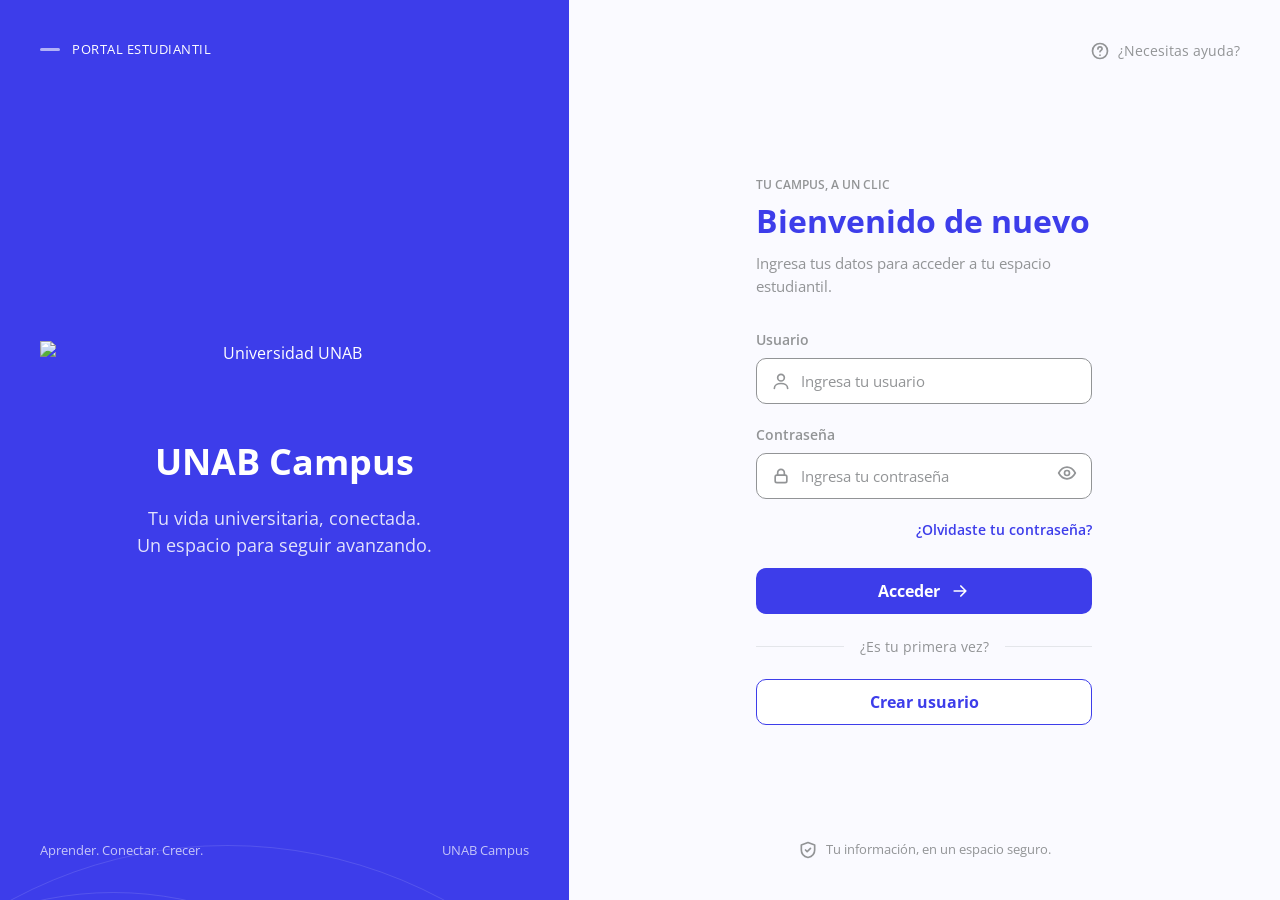
==== login.html @ 1ee82097 "actualización de página" ====
<!DOCTYPE html>
<html lang="es">
<head>
  <meta charset="UTF-8">
  <meta name="viewport" content="width=device-width, initial-scale=1">
  <title>Iniciar sesión · UNAB Campus</title>
  <link rel="preconnect" href="https://fonts.googleapis.com">
  <link href="https://fonts.googleapis.com/css2?family=Open+Sans:wght@400;500;600;700&display=swap" rel="stylesheet">
  <link rel="stylesheet" href="css/variables.css">
  <link rel="stylesheet" href="css/base.css">
  <link rel="stylesheet" href="css/login.css">
</head>
<body>
<svg width="0" height="0" style="position:absolute" aria-hidden="true">
  <symbol id="user" viewBox="0 0 24 24"><circle cx="12" cy="8" r="4"/><path d="M4 21c0-4 4-6 8-6s8 2 8 6"/></symbol>
  <symbol id="lock" viewBox="0 0 24 24"><rect x="5" y="11" width="14" height="9" rx="2"/><path d="M8 11V8a4 4 0 118 0v3"/></symbol>
  <symbol id="eye" viewBox="0 0 24 24"><path d="M2 12s4-7 10-7 10 7 10 7-4 7-10 7S2 12 2 12z"/><circle cx="12" cy="12" r="3"/></symbol>
  <symbol id="arrow" viewBox="0 0 24 24"><path d="M5 12h14M13 6l6 6-6 6"/></symbol>
  <symbol id="help" viewBox="0 0 24 24"><circle cx="12" cy="12" r="9"/><path d="M9.5 9.5a2.5 2.5 0 115 0c0 1.5-2.5 2-2.5 3.5M12 17h.01"/></symbol>
  <symbol id="shield" viewBox="0 0 24 24"><path d="M12 3l8 3v6c0 5-3.5 8-8 9-4.5-1-8-4-8-9V6z"/><path d="M9 12l2 2 4-4"/></symbol>
</svg>

<main class="login">
  <section class="brand">
    <p class="brand__tag">Portal estudiantil</p>
    <div class="brand__center">
      <img class="brand__logo" src="assets/img/logo-unab-blanco.svg" alt="Universidad UNAB">
      <h1>UNAB Campus</h1>
      <p>Tu vida universitaria, conectada.<br>Un espacio para seguir avanzando.</p>
    </div>
    <div class="brand__foot"><span>Aprender. Conectar. Crecer.</span><span>UNAB Campus</span></div>
  </section>

  <section class="access">
    <a class="access__help" href="#"><svg class="icon"><use href="#help"/></svg>¿Necesitas ayuda?</a>

    <form class="form" id="login-form" novalidate>
      <p class="form__eyebrow">Tu campus, a un clic</p>
      <h2>Bienvenido de nuevo</h2>
      <p class="form__intro">Ingresa tus datos para acceder a tu espacio estudiantil.</p>

      <div class="field">
        <label for="usuario">Usuario</label>
        <div class="field__box">
          <svg class="icon"><use href="#user"/></svg>
          <input id="usuario" name="usuario" type="text" placeholder="Ingresa tu usuario" autocomplete="username">
        </div>
        <p class="field__error" role="alert"></p>
      </div>

      <div class="field">
        <label for="clave">Contraseña</label>
        <div class="field__box">
          <svg class="icon"><use href="#lock"/></svg>
          <input id="clave" name="clave" type="password" placeholder="Ingresa tu contraseña" autocomplete="current-password">
          <button type="button" id="toggle-clave" aria-label="Mostrar contraseña"><svg class="icon"><use href="#eye"/></svg></button>
        </div>
        <p class="field__error" role="alert"></p>
      </div>

      <a class="link" href="#">¿Olvidaste tu contraseña?</a>
      <button class="btn btn--primary" type="submit">Acceder <svg class="icon"><use href="#arrow"/></svg></button>
      <div class="divider">¿Es tu primera vez?</div>
      <a class="btn btn--outline" href="#">Crear usuario</a>
    </form>

    <p class="access__secure"><svg class="icon"><use href="#shield"/></svg>Tu información, en un espacio seguro.</p>
  </section>
</main>
<script src="js/login.js"></script>
</body>
</html>
---- css/variables.css ----
/* Variables de diseño tomadas de Figma */
:root {
  --color-primary: #3d3dea;
  --color-primary-dark: #2c2cc4;
  --color-primary-soft: #ececfd;
  --color-secondary: #929496;
  --color-text: #1f2430;
  --color-bg: #f7f8fa;
  --color-surface: #ffffff;
  --color-border: #e4e6ea;
  --color-footer: #232a35;
  --color-error: #c62828;

  --font-main: 'Open Sans', system-ui, sans-serif;
  --radius-sm: 10px;
  --radius-md: 16px;
  --container: 1160px;
}
---- css/base.css ----
*, *::before, *::after { box-sizing: border-box; margin: 0; padding: 0; }
body { font-family: var(--font-main); color: var(--color-text); background: var(--color-bg); line-height: 1.5; -webkit-font-smoothing: antialiased; }
a { color: inherit; text-decoration: none; }
button, input, select { font: inherit; color: inherit; }
button { cursor: pointer; background: none; border: 0; }
ul { list-style: none; }
img { max-width: 100%; display: block; }
.icon { width: 20px; height: 20px; fill: none; stroke: currentColor; stroke-width: 2; stroke-linecap: round; stroke-linejoin: round; flex-shrink: 0; }
.container { width: min(100% - 48px, var(--container)); margin-inline: auto; }
:focus-visible { outline: 3px solid var(--color-primary); outline-offset: 2px; }
.sr-only { position: absolute; width: 1px; height: 1px; overflow: hidden; clip: rect(0 0 0 0); }
---- css/login.css ----
.login { display: grid; grid-template-columns: 4fr 5fr; min-height: 100vh; }

/* Panel izquierdo */
.brand { position: relative; overflow: hidden; display: flex; flex-direction: column; justify-content: space-between; padding: 40px; color: #fff; background: var(--color-primary); }
.brand::before, .brand::after { content: ""; position: absolute; left: -40%; border: 1px solid rgba(255,255,255,.12); border-radius: 50%; }
.brand::before { bottom: -75%; width: 120%; aspect-ratio: 1; }
.brand::after  { bottom: -95%; width: 160%; aspect-ratio: 1; }
.brand__tag { display: flex; align-items: center; gap: 12px; font-size: 13px; letter-spacing: .04em; text-transform: uppercase; }
.brand__tag::before { content: ""; width: 20px; height: 3px; background: rgba(255,255,255,.6); border-radius: 2px; }
.brand__center { text-align: center; z-index: 1; }
.brand__logo { height: 70px; margin: 0 auto 24px; }
.brand__center h1 { font-size: 36px; font-weight: 700; margin-bottom: 16px; }
.brand__center p { font-size: 18px; opacity: .85; }
.brand__foot { display: flex; justify-content: space-between; font-size: 13px; opacity: .7; z-index: 1; }

/* Panel derecho */
.access { display: flex; flex-direction: column; justify-content: space-between; padding: 40px; background: #fafaff; }
.access__help { align-self: flex-end; display: flex; align-items: center; gap: 8px; font-size: 14px; color: var(--color-secondary); }
.form { width: min(100%, 336px); margin-inline: auto; }
.form__eyebrow { font-size: 12px; font-weight: 600; text-transform: uppercase; color: var(--color-secondary); }
.form h2 { margin: 8px 0 12px; font-size: 32px; font-weight: 700; color: var(--color-primary); line-height: 1.2; }
.form__intro { font-size: 15px; color: var(--color-secondary); margin-bottom: 32px; }

.field { margin-bottom: 20px; }
.field label { display: block; margin-bottom: 8px; font-size: 14px; font-weight: 600; color: var(--color-secondary); }
.field__box { display: flex; align-items: center; gap: 10px; height: 46px; padding: 0 14px; background: #fff; border: 1px solid var(--color-secondary); border-radius: var(--radius-sm); color: var(--color-secondary); }
.field__box:focus-within { border-color: var(--color-primary); box-shadow: 0 0 0 3px var(--color-primary-soft); }
.field__box input { flex: 1; min-width: 0; border: 0; outline: 0; background: none; font-size: 15px; color: var(--color-text); }
.field__box input::placeholder { color: var(--color-secondary); }
.field--error .field__box { border-color: var(--color-error); }
.field__error { display: none; margin-top: 6px; font-size: 13px; color: var(--color-error); }
.field--error .field__error { display: block; }

.link { display: block; text-align: right; font-size: 14px; font-weight: 600; color: var(--color-primary); }
.link:hover { text-decoration: underline; }
.btn { display: flex; align-items: center; justify-content: center; gap: 10px; width: 100%; height: 46px; border-radius: var(--radius-sm); font-size: 16px; font-weight: 700; transition: background .2s; }
.btn--primary { margin-top: 28px; background: var(--color-primary); color: #fff; }
.btn--primary:hover { background: var(--color-primary-dark); }
.btn--outline { border: 1px solid var(--color-primary); background: #fff; color: var(--color-primary); }
.btn--outline:hover { background: var(--color-primary-soft); }
.divider { display: flex; align-items: center; gap: 16px; margin: 22px 0; font-size: 14px; color: var(--color-secondary); }
.divider::before, .divider::after { content: ""; flex: 1; height: 1px; background: var(--color-border); }
.access__secure { display: flex; align-items: center; justify-content: center; gap: 8px; font-size: 13px; color: var(--color-secondary); }

@media (max-width: 800px) {
  .login { grid-template-columns: 1fr; }
  .brand { min-height: 280px; padding: 24px; }
  .brand__logo { height: 52px; }
  .brand__center h1 { font-size: 26px; }
  .brand__center p { font-size: 15px; }
  .access { padding: 24px; gap: 32px; }
}
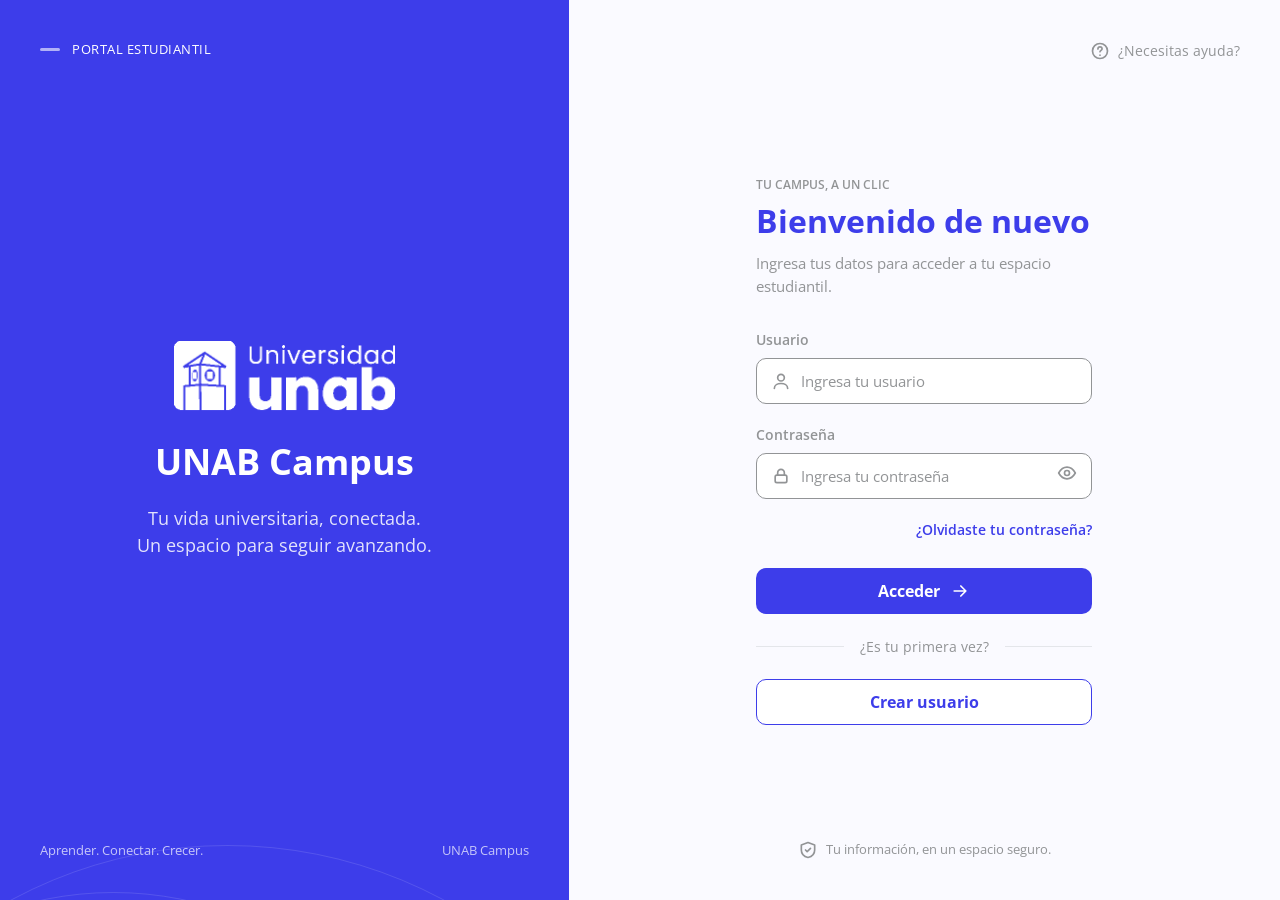
==== commit a9d89537: "add: update logo :)" ====
--- a/login.html
+++ b/login.html
@@ -24,7 +24,7 @@
   <section class="brand">
     <p class="brand__tag">Portal estudiantil</p>
     <div class="brand__center">
-      <img class="brand__logo" src="assets/img/logo-unab-blanco.svg" alt="Universidad UNAB">
+      <img class="brand__logo" src="assets/img/logo-unab.png" alt="Universidad UNAB">
       <h1>UNAB Campus</h1>
       <p>Tu vida universitaria, conectada.<br>Un espacio para seguir avanzando.</p>
     </div>
--- a/css/base.css
+++ b/css/base.css
@@ -9,3 +9,4 @@
 .container { width: min(100% - 48px, var(--container)); margin-inline: auto; }
 :focus-visible { outline: 3px solid var(--color-primary); outline-offset: 2px; }
 .sr-only { position: absolute; width: 1px; height: 1px; overflow: hidden; clip: rect(0 0 0 0); }
+.brand__logo, .header__logo, .footer__logo { filter: brightness(0) invert(1); }
